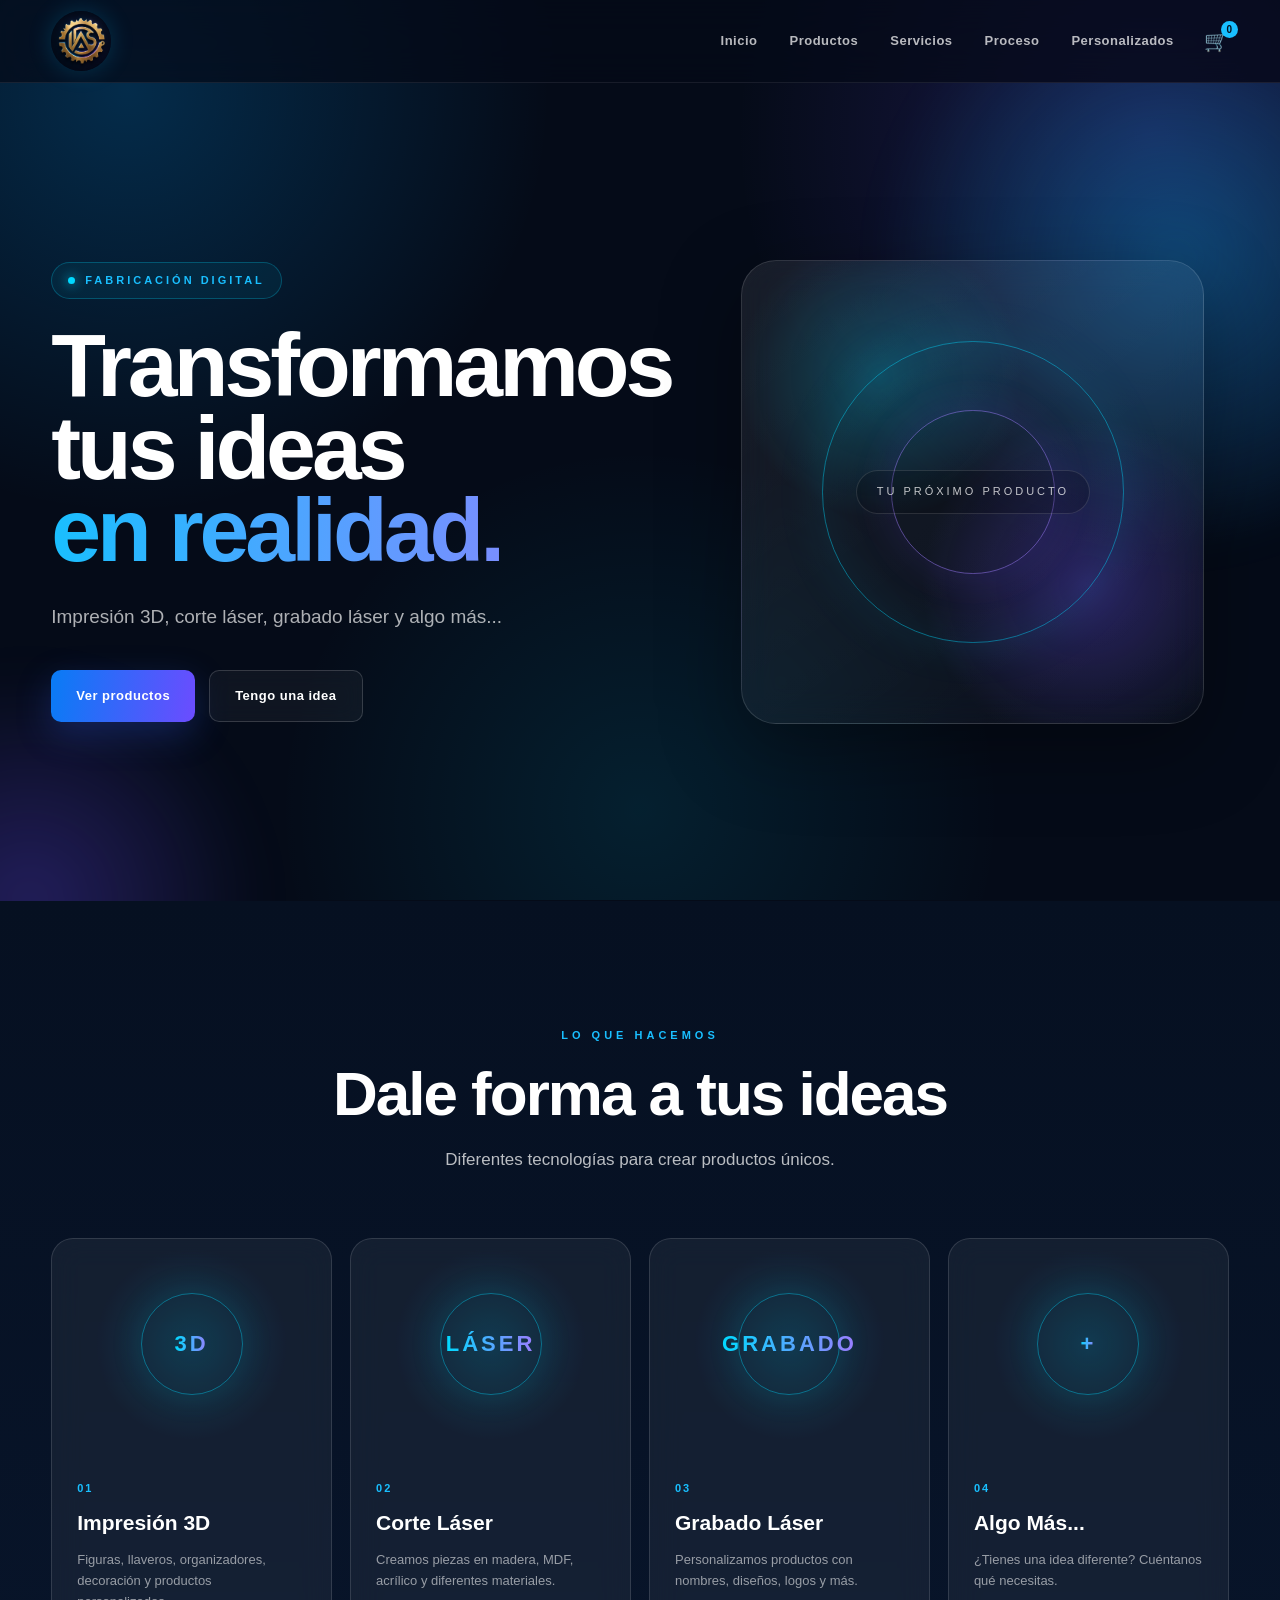
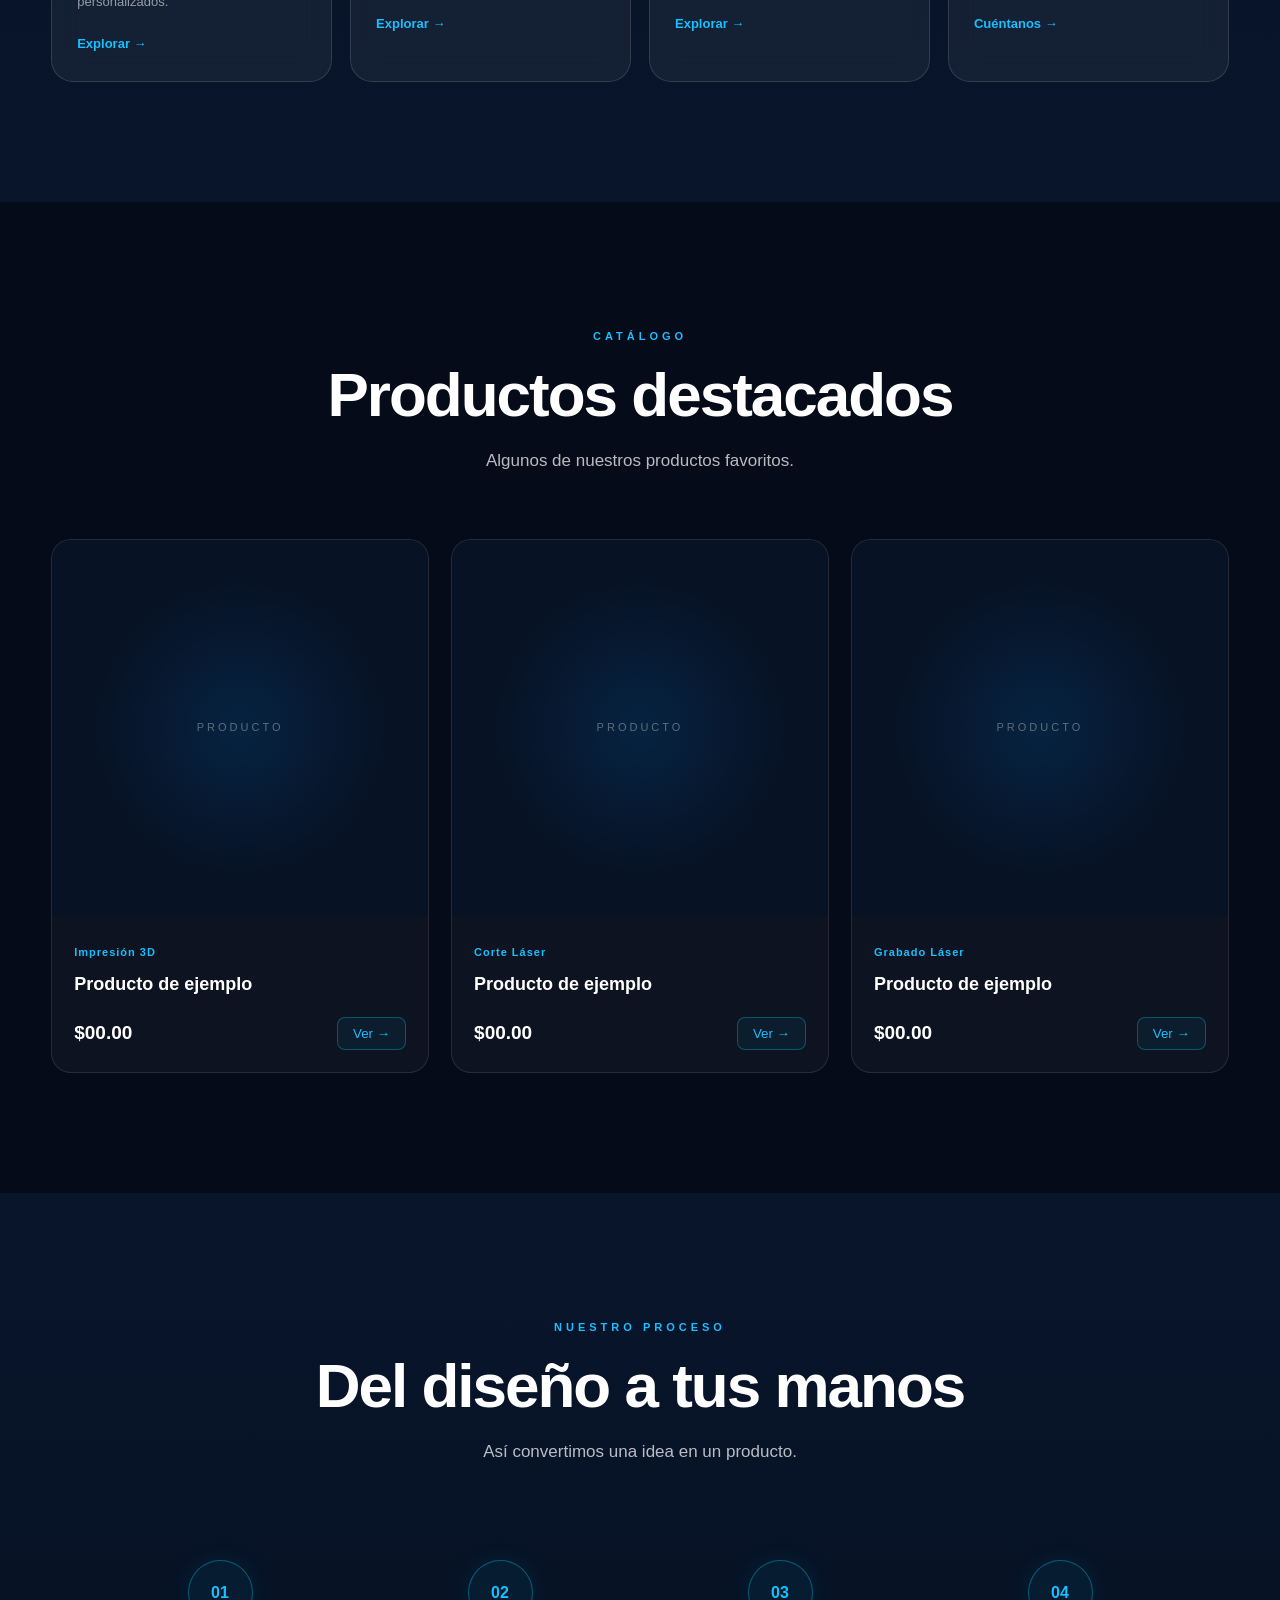
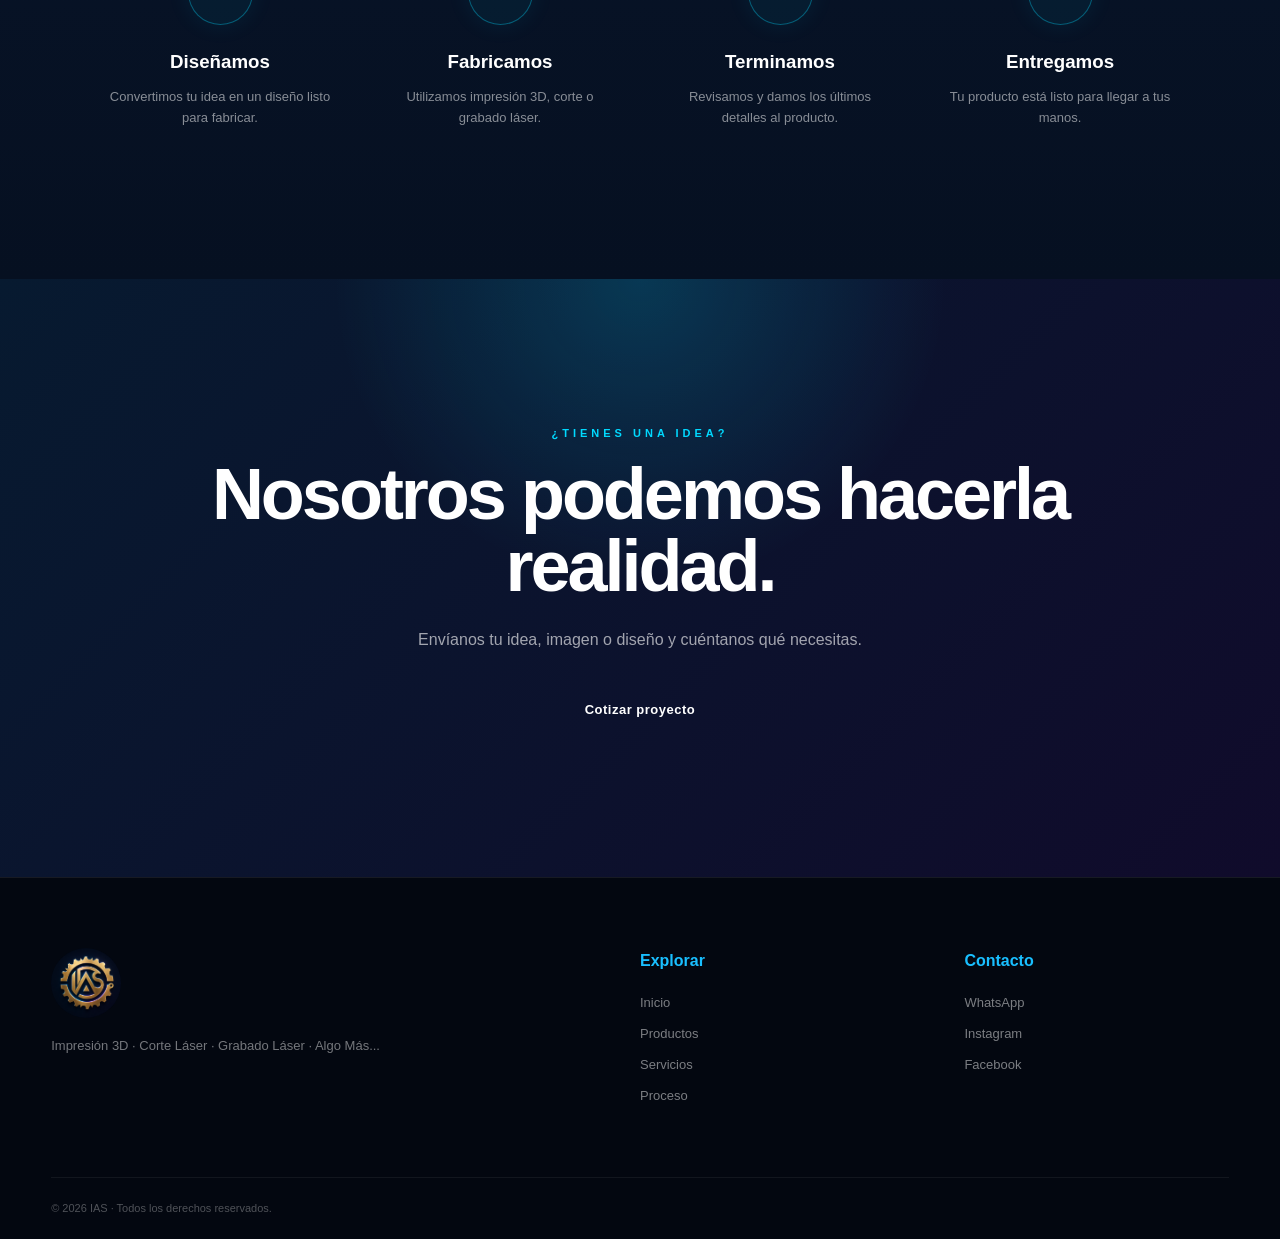
==== index.html @ 42b545d6 "Primera version de la pagina web IAS" ====
<!DOCTYPE html>
<html lang="es">
<head>
    <meta charset="UTF-8">

    <meta name="viewport"
          content="width=device-width, initial-scale=1.0">

    <meta name="description"
          content="Impresión 3D, corte láser, grabado láser y mucho más.">

    <title>IAS | Impresión 3D · Corte Láser · Grabado Láser</title>

    <link rel="stylesheet" href="css/style.css">
</head>

<body>

    <!-- =========================
         NAVBAR
    ========================== -->

    <header class="navbar">

        <div class="navbar-container">

            <a href="#" class="logo">
                <img src="assets/logo-dorado.png"
                     alt="IAS">
            </a>

            <nav class="nav-menu">

                <a href="#inicio">Inicio</a>

                <a href="#productos">Productos</a>

                <a href="#servicios">Servicios</a>

                <a href="#proceso">Proceso</a>

                <a href="#personalizados">Personalizados</a>

            </nav>

            <div class="nav-actions">

                <button class="cart-button">
                    🛒
                    <span>0</span>
                </button>

                <button class="menu-button">
                    ☰
                </button>

            </div>

        </div>

    </header>


    <!-- =========================
         HERO
    ========================== -->

    <main>

        <section id="inicio" class="hero">

            <div class="hero-container">

                <div class="hero-content">

                    <span class="hero-tag">
                        FABRICACIÓN DIGITAL
                    </span>

                    <h1>
                        Transformamos tus ideas
                        <span>en realidad.</span>
                    </h1>

                    <p>
                        Impresión 3D, corte láser, grabado láser
                        y algo más...
                    </p>

                    <div class="hero-buttons">

                        <a href="#productos"
                           class="btn btn-primary">
                            Ver productos
                        </a>

                        <a href="#personalizados"
                           class="btn btn-secondary">
                            Tengo una idea
                        </a>

                    </div>

                </div>


                <div class="hero-visual">

                    <div class="hero-placeholder">

                        <span>Tu próximo producto</span>

                    </div>

                </div>

            </div>

        </section>


        <!-- =========================
             SERVICIOS
        ========================== -->

        <section id="servicios"
                 class="services section">

            <div class="section-header">

                <span class="section-tag">
                    LO QUE HACEMOS
                </span>

                <h2>
                    Dale forma a tus ideas
                </h2>

                <p>
                    Diferentes tecnologías para crear
                    productos únicos.
                </p>

            </div>


            <div class="services-grid">


                <article class="service-card">

                    <div class="service-image">
                        <span>3D</span>
                    </div>

                    <div class="service-content">

                        <span class="service-number">
                            01
                        </span>

                        <h3>
                            Impresión 3D
                        </h3>

                        <p>
                            Figuras, llaveros, organizadores,
                            decoración y productos personalizados.
                        </p>

                        <a href="#productos">
                            Explorar →
                        </a>

                    </div>

                </article>


                <article class="service-card">

                    <div class="service-image">
                        <span>LÁSER</span>
                    </div>

                    <div class="service-content">

                        <span class="service-number">
                            02
                        </span>

                        <h3>
                            Corte Láser
                        </h3>

                        <p>
                            Creamos piezas en madera, MDF,
                            acrílico y diferentes materiales.
                        </p>

                        <a href="#productos">
                            Explorar →
                        </a>

                    </div>

                </article>


                <article class="service-card">

                    <div class="service-image">
                        <span>GRABADO</span>
                    </div>

                    <div class="service-content">

                        <span class="service-number">
                            03
                        </span>

                        <h3>
                            Grabado Láser
                        </h3>

                        <p>
                            Personalizamos productos con
                            nombres, diseños, logos y más.
                        </p>

                        <a href="#productos">
                            Explorar →
                        </a>

                    </div>

                </article>


                <article class="service-card service-card-more">

                    <div class="service-image">
                        <span>+</span>
                    </div>

                    <div class="service-content">

                        <span class="service-number">
                            04
                        </span>

                        <h3>
                            Algo Más...
                        </h3>

                        <p>
                            ¿Tienes una idea diferente?
                            Cuéntanos qué necesitas.
                        </p>

                        <a href="#personalizados">
                            Cuéntanos →
                        </a>

                    </div>

                </article>

            </div>

        </section>


        <!-- =========================
             PRODUCTOS
        ========================== -->

        <section id="productos"
                 class="products section">

            <div class="section-header">

                <span class="section-tag">
                    CATÁLOGO
                </span>

                <h2>
                    Productos destacados
                </h2>

                <p>
                    Algunos de nuestros productos favoritos.
                </p>

            </div>


            <div class="products-grid">

                <article class="product-card">

                    <div class="product-image">
                        <span>PRODUCTO</span>
                    </div>

                    <div class="product-info">

                        <span class="product-category">
                            Impresión 3D
                        </span>

                        <h3>
                            Producto de ejemplo
                        </h3>

                        <div class="product-bottom">

                            <strong>
                                $00.00
                            </strong>

                            <button>
                                Ver →
                            </button>

                        </div>

                    </div>

                </article>


                <article class="product-card">

                    <div class="product-image">
                        <span>PRODUCTO</span>
                    </div>

                    <div class="product-info">

                        <span class="product-category">
                            Corte Láser
                        </span>

                        <h3>
                            Producto de ejemplo
                        </h3>

                        <div class="product-bottom">

                            <strong>
                                $00.00
                            </strong>

                            <button>
                                Ver →
                            </button>

                        </div>

                    </div>

                </article>


                <article class="product-card">

                    <div class="product-image">
                        <span>PRODUCTO</span>
                    </div>

                    <div class="product-info">

                        <span class="product-category">
                            Grabado Láser
                        </span>

                        <h3>
                            Producto de ejemplo
                        </h3>

                        <div class="product-bottom">

                            <strong>
                                $00.00
                            </strong>

                            <button>
                                Ver →
                            </button>

                        </div>

                    </div>

                </article>

            </div>

        </section>


        <!-- =========================
             PROCESO
        ========================== -->

        <section id="proceso"
                 class="process section">

            <div class="section-header">

                <span class="section-tag">
                    NUESTRO PROCESO
                </span>

                <h2>
                    Del diseño a tus manos
                </h2>

                <p>
                    Así convertimos una idea en un producto.
                </p>

            </div>


            <div class="process-grid">

                <div class="process-step">

                    <span>01</span>

                    <h3>
                        Diseñamos
                    </h3>

                    <p>
                        Convertimos tu idea en un diseño
                        listo para fabricar.
                    </p>

                </div>


                <div class="process-step">

                    <span>02</span>

                    <h3>
                        Fabricamos
                    </h3>

                    <p>
                        Utilizamos impresión 3D,
                        corte o grabado láser.
                    </p>

                </div>


                <div class="process-step">

                    <span>03</span>

                    <h3>
                        Terminamos
                    </h3>

                    <p>
                        Revisamos y damos los últimos
                        detalles al producto.
                    </p>

                </div>


                <div class="process-step">

                    <span>04</span>

                    <h3>
                        Entregamos
                    </h3>

                    <p>
                        Tu producto está listo
                        para llegar a tus manos.
                    </p>

                </div>

            </div>

        </section>


        <!-- =========================
             PERSONALIZADOS
        ========================== -->

        <section id="personalizados"
                 class="custom-section">

            <div class="custom-container">

                <div>

                    <span class="section-tag">
                        ¿TIENES UNA IDEA?
                    </span>

                    <h2>
                        Nosotros podemos
                        hacerla realidad.
                    </h2>

                    <p>
                        Envíanos tu idea, imagen o diseño
                        y cuéntanos qué necesitas.
                    </p>

                    <a href="#contacto"
                       class="btn btn-light">
                        Cotizar proyecto
                    </a>

                </div>

            </div>

        </section>

    </main>


    <!-- =========================
         FOOTER
    ========================== -->

    <footer id="contacto">

        <div class="footer-container">

            <div class="footer-brand">

                <img src="assets/logo-dorado.png"
                     alt="IAS">

                <p>
                    Impresión 3D · Corte Láser ·
                    Grabado Láser · Algo Más...
                </p>

            </div>


            <div class="footer-column">

                <h4>
                    Explorar
                </h4>

                <a href="#inicio">Inicio</a>
                <a href="#productos">Productos</a>
                <a href="#servicios">Servicios</a>
                <a href="#proceso">Proceso</a>

            </div>


            <div class="footer-column">

                <h4>
                    Contacto
                </h4>

                <a href="#">
                    WhatsApp
                </a>

                <a href="#">
                    Instagram
                </a>

                <a href="#">
                    Facebook
                </a>

            </div>

        </div>


        <div class="footer-bottom">

            <span>
                © 2026 IAS · Todos los derechos reservados.
            </span>

        </div>

    </footer>


    <script src="js/app.js"></script>

</body>
</html>
---- css/style.css ----
/* ==========================================================
   IAS — FUTURE TECH DESIGN
   Impresión 3D · Corte Láser · Grabado Láser · Algo Más...
   ========================================================== */


/* ==========================================================
   VARIABLES
   ========================================================== */

:root {

    --bg: #050b18;
    --bg-2: #08152b;

    --blue: #087cf5;
    --blue-light: #19bfff;

    --cyan: #00d9ff;

    --purple: #6c4cff;
    --purple-light: #9d7cff;

    --beige: #d9c0a2;

    --white: #ffffff;
    --white-soft: rgba(255,255,255,.72);

    --glass:
        rgba(255,255,255,.055);

    --glass-border:
        rgba(255,255,255,.13);

    --shadow:
        0 25px 80px rgba(0,0,0,.35);

}


/* ==========================================================
   RESET
   ========================================================== */

* {
    margin: 0;
    padding: 0;
    box-sizing: border-box;
}


html {
    scroll-behavior: smooth;
}


body {

    font-family:
        "Segoe UI",
        Inter,
        Arial,
        sans-serif;

    background:
        var(--bg);

    color:
        var(--white);

    line-height: 1.6;

    overflow-x: hidden;

}


img {

    max-width: 100%;

    display: block;

}


a {

    color: inherit;

    text-decoration: none;

}


button {

    font-family: inherit;

}


/* ==========================================================
   BACKGROUND GLOBAL
   ========================================================== */

body::before {

    content: "";

    position: fixed;

    inset: 0;

    z-index: -3;

    background:

        radial-gradient(
            circle at 10% 10%,
            rgba(0,160,255,.22),
            transparent 30%
        ),

        radial-gradient(
            circle at 90% 15%,
            rgba(108,76,255,.22),
            transparent 30%
        ),

        radial-gradient(
            circle at 50% 90%,
            rgba(0,217,255,.10),
            transparent 35%
        ),

        #050b18;

}


/* ==========================================================
   NAVBAR
   ========================================================== */

.navbar {

    position: sticky;

    top: 0;

    z-index: 1000;

    background:
        rgba(5,11,24,.72);

    backdrop-filter:
        blur(18px);

    border-bottom:
        1px solid
        rgba(255,255,255,.08);

}


.navbar-container {

    width:
        min(1250px, 92%);

    min-height: 82px;

    margin: auto;

    display: flex;

    align-items: center;

    gap: 30px;

}


/* ==========================================================
   LOGO
   ========================================================== */

.logo {

    display: flex;

    align-items: center;

}


.logo img {

    width: 60px;

    height: 60px;

    object-fit: cover;

    border-radius: 50%;

    box-shadow:
        0 0 25px
        rgba(0,190,255,.20);

}


/* ==========================================================
   NAV MENU
   ========================================================== */

.nav-menu {

    display: flex;

    align-items: center;

    gap: 32px;

    margin-left: auto;

}


.nav-menu a {

    position: relative;

    font-size: 13px;

    font-weight: 600;

    letter-spacing: .5px;

    color:
        rgba(255,255,255,.72);

    transition:
        color .25s ease;

}


.nav-menu a::after {

    content: "";

    position: absolute;

    left: 0;

    bottom: -8px;

    width: 0;

    height: 2px;

    background:
        linear-gradient(
            90deg,
            var(--blue-light),
            var(--purple)
        );

    transition:
        width .25s ease;

}


.nav-menu a:hover {

    color: white;

}


.nav-menu a:hover::after {

    width: 100%;

}


/* ==========================================================
   NAV ACTIONS
   ========================================================== */

.nav-actions {

    display: flex;

    align-items: center;

    gap: 14px;

}


.cart-button,
.menu-button {

    border: none;

    background: transparent;

    color: white;

    cursor: pointer;

}


.cart-button {

    position: relative;

    font-size: 20px;

}


.cart-button span {

    position: absolute;

    top: -8px;

    right: -9px;

    width: 17px;

    height: 17px;

    display: flex;

    align-items: center;

    justify-content: center;

    border-radius: 50%;

    background:
        var(--blue-light);

    color:
        #03101d;

    font-size: 10px;

    font-weight: 900;

}


.menu-button {

    display: none;

    font-size: 24px;

}


/* ==========================================================
   GENERAL SECTIONS
   ========================================================== */

.section {

    padding: 120px 0;

}


.section-header {

    width:
        min(800px, 92%);

    margin:
        0 auto 65px;

    text-align: center;

}


.section-tag {

    display: inline-block;

    margin-bottom: 16px;

    color:
        var(--blue-light);

    font-size: 11px;

    font-weight: 800;

    letter-spacing: 4px;

}


.section-header h2 {

    font-size:
        clamp(36px, 5vw, 62px);

    line-height: 1.05;

    letter-spacing: -2px;

    margin-bottom: 20px;

}


.section-header p {

    color:
        var(--white-soft);

    font-size: 17px;

}


/* ==========================================================
   HERO
   ========================================================== */

.hero {

    min-height:
        calc(100vh - 82px);

    position: relative;

    display: flex;

    align-items: center;

    overflow: hidden;

}


/* Glow */

.hero::before {

    content: "";

    position: absolute;

    width: 650px;

    height: 650px;

    right: -220px;

    top: -150px;

    border-radius: 50%;

    background:
        radial-gradient(
            circle,
            rgba(0,190,255,.30),
            transparent 65%
        );

    filter:
        blur(20px);

    pointer-events: none;

}


.hero::after {

    content: "";

    position: absolute;

    width: 500px;

    height: 500px;

    left: -220px;

    bottom: -250px;

    border-radius: 50%;

    background:
        radial-gradient(
            circle,
            rgba(108,76,255,.30),
            transparent 65%
        );

    filter:
        blur(25px);

    pointer-events: none;

}


.hero-container {

    width:
        min(1250px, 92%);

    margin: auto;

    display: grid;

    grid-template-columns:
        1.05fr .95fr;

    align-items: center;

    gap: 70px;

    position: relative;

    z-index: 2;

}


.hero-content {

    max-width: 680px;

}


/* Small label */

.hero-tag {

    display: inline-flex;

    align-items: center;

    gap: 10px;

    padding:
        9px 16px;

    margin-bottom: 25px;

    border:
        1px solid
        rgba(0,217,255,.25);

    border-radius: 50px;

    background:
        rgba(0,217,255,.06);

    color:
        var(--blue-light);

    font-size: 11px;

    font-weight: 800;

    letter-spacing: 3px;

}


.hero-tag::before {

    content: "";

    width: 7px;

    height: 7px;

    border-radius: 50%;

    background:
        var(--cyan);

    box-shadow:
        0 0 12px
        var(--cyan);

}


/* Main title */

.hero h1 {

    font-size:
        clamp(52px, 7vw, 92px);

    line-height: .92;

    letter-spacing: -4px;

    font-weight: 800;

    margin-bottom: 30px;

}


.hero h1 span {

    display: block;

    background:
        linear-gradient(
            90deg,
            var(--blue-light),
            var(--purple-light)
        );

    -webkit-background-clip: text;

    background-clip: text;

    color: transparent;

}


.hero p {

    max-width: 600px;

    color:
        rgba(255,255,255,.68);

    font-size: 19px;

    margin-bottom: 38px;

}


/* ==========================================================
   BUTTONS
   ========================================================== */

.hero-buttons {

    display: flex;

    flex-wrap: wrap;

    gap: 14px;

}


.btn {

    min-height: 52px;

    padding:
        0 25px;

    display: inline-flex;

    align-items: center;

    justify-content: center;

    border-radius: 10px;

    font-size: 13px;

    font-weight: 800;

    letter-spacing: .5px;

    transition:
        transform .25s ease,
        box-shadow .25s ease,
        background .25s ease;

}


.btn:hover {

    transform:
        translateY(-3px);

}


.btn-primary {

    color: white;

    background:
        linear-gradient(
            100deg,
            #087cf5,
            #6c4cff
        );

    box-shadow:
        0 12px 35px
        rgba(50,100,255,.25);

}


.btn-primary:hover {

    box-shadow:
        0 18px 45px
        rgba(50,100,255,.38);

}


.btn-secondary {

    color: white;

    border:
        1px solid
        rgba(255,255,255,.16);

    background:
        rgba(255,255,255,.045);

    backdrop-filter:
        blur(10px);

}


.btn-secondary:hover {

    background:
        rgba(255,255,255,.09);

}


/* ==========================================================
   HERO VISUAL
   ========================================================== */

.hero-visual {

    display: flex;

    justify-content: center;

}


.hero-placeholder {

    width:
        min(500px, 100%);

    aspect-ratio:
        1 / 1;

    border:
        1px solid
        rgba(255,255,255,.13);

    border-radius: 35px;

    background:

        radial-gradient(
            circle at 30% 25%,
            rgba(0,217,255,.24),
            transparent 30%
        ),

        radial-gradient(
            circle at 75% 70%,
            rgba(108,76,255,.30),
            transparent 35%
        ),

        linear-gradient(
            145deg,
            rgba(255,255,255,.08),
            rgba(255,255,255,.025)
        );

    backdrop-filter:
        blur(18px);

    box-shadow:
        var(--shadow);

    position: relative;

    overflow: hidden;

    display: flex;

    align-items: center;

    justify-content: center;

}


/* Futuristic circles */

.hero-placeholder::before {

    content: "";

    position: absolute;

    width: 65%;

    aspect-ratio: 1;

    border-radius: 50%;

    border:
        1px solid
        rgba(0,217,255,.45);

    box-shadow:

        0 0 50px
        rgba(0,217,255,.10),

        inset 0 0 50px
        rgba(0,217,255,.06);

    animation:
        rotate-tech 18s linear infinite;

}


.hero-placeholder::after {

    content: "";

    position: absolute;

    width: 35%;

    aspect-ratio: 1;

    border-radius: 50%;

    border:
        1px solid
        rgba(157,124,255,.5);

    box-shadow:
        0 0 40px
        rgba(108,76,255,.15);

}


.hero-placeholder span {

    position: relative;

    z-index: 5;

    padding:
        12px 20px;

    border:
        1px solid
        rgba(255,255,255,.12);

    border-radius: 50px;

    background:
        rgba(0,0,0,.18);

    color:
        rgba(255,255,255,.75);

    font-size: 11px;

    letter-spacing: 3px;

    text-transform: uppercase;

}


/* ==========================================================
   SERVICES
   ========================================================== */

.services {

    background:
        linear-gradient(
            180deg,
            #061021,
            #08152b
        );

}


.services-grid {

    width:
        min(1250px, 92%);

    margin: auto;

    display: grid;

    grid-template-columns:
        repeat(4, 1fr);

    gap: 18px;

}


.service-card {

    min-height: 390px;

    display: flex;

    flex-direction: column;

    border:
        1px solid
        var(--glass-border);

    border-radius: 22px;

    overflow: hidden;

    background:
        var(--glass);

    backdrop-filter:
        blur(15px);

    transition:
        transform .35s ease,
        border-color .35s ease,
        box-shadow .35s ease;

}


.service-card:hover {

    transform:
        translateY(-10px);

    border-color:
        rgba(0,217,255,.35);

    box-shadow:
        0 20px 60px
        rgba(0,100,255,.12);

}


.service-image {

    height: 210px;

    display: flex;

    align-items: center;

    justify-content: center;

    position: relative;

    background:

        radial-gradient(
            circle,
            rgba(0,217,255,.15),
            transparent 55%
        );

}


.service-image::before {

    content: "";

    position: absolute;

    width: 100px;

    height: 100px;

    border-radius: 50%;

    border:
        1px solid
        rgba(0,217,255,.4);

    box-shadow:
        0 0 35px
        rgba(0,217,255,.10);

}


.service-image span {

    position: relative;

    z-index: 2;

    font-size: 22px;

    font-weight: 900;

    letter-spacing: 3px;

    background:
        linear-gradient(
            90deg,
            var(--cyan),
            var(--purple-light)
        );

    -webkit-background-clip: text;

    background-clip: text;

    color: transparent;

}


.service-content {

    padding: 25px;

}


.service-number {

    color:
        var(--blue-light);

    font-size: 11px;

    letter-spacing: 2px;

    font-weight: 800;

}


.service-content h3 {

    margin:
        7px 0 10px;

    font-size: 21px;

}


.service-content p {

    color:
        rgba(255,255,255,.56);

    font-size: 13px;

    margin-bottom: 18px;

}


.service-content a {

    color:
        var(--blue-light);

    font-size: 13px;

    font-weight: 800;

}


/* ==========================================================
   PRODUCTS
   ========================================================== */

.products {

    background:
        #050b18;

}


.products-grid {

    width:
        min(1200px, 92%);

    margin: auto;

    display: grid;

    grid-template-columns:
        repeat(3, 1fr);

    gap: 22px;

}


.product-card {

    overflow: hidden;

    border:
        1px solid
        rgba(255,255,255,.10);

    border-radius: 20px;

    background:
        rgba(255,255,255,.035);

    transition:
        transform .3s ease,
        border-color .3s ease;

}


.product-card:hover {

    transform:
        translateY(-7px);

    border-color:
        rgba(0,217,255,.3);

}


.product-image {

    aspect-ratio:
        1 / 1;

    display: flex;

    align-items: center;

    justify-content: center;

    background:

        radial-gradient(
            circle at center,
            rgba(0,150,255,.13),
            transparent 55%
        ),

        #071225;

    color:
        rgba(255,255,255,.35);

    font-size: 11px;

    letter-spacing: 3px;

}


.product-info {

    padding: 22px;

}


.product-category {

    color:
        var(--blue-light);

    font-size: 11px;

    font-weight: 800;

    letter-spacing: 1px;

}


.product-info h3 {

    margin:
        7px 0 18px;

    font-size: 18px;

}


.product-bottom {

    display: flex;

    align-items: center;

    justify-content: space-between;

}


.product-bottom strong {

    font-size: 19px;

}


.product-bottom button {

    border:
        1px solid
        rgba(0,217,255,.3);

    background:
        rgba(0,217,255,.06);

    color:
        var(--blue-light);

    border-radius: 8px;

    padding:
        8px 15px;

    cursor: pointer;

}


/* ==========================================================
   PROCESS
   ========================================================== */

.process {

    background:
        linear-gradient(
            180deg,
            #08152b,
            #061021
        );

}


.process-grid {

    width:
        min(1100px, 92%);

    margin: auto;

    display: grid;

    grid-template-columns:
        repeat(4, 1fr);

    gap: 20px;

}


.process-step {

    text-align: center;

    padding: 30px 15px;

}


.process-step > span {

    width: 65px;

    height: 65px;

    display: flex;

    align-items: center;

    justify-content: center;

    margin:
        0 auto 22px;

    border:
        1px solid
        rgba(0,217,255,.35);

    border-radius: 50%;

    background:
        rgba(0,217,255,.05);

    color:
        var(--blue-light);

    font-weight: 900;

    box-shadow:
        0 0 25px
        rgba(0,217,255,.08);

}


.process-step h3 {

    margin-bottom: 10px;

}


.process-step p {

    color:
        rgba(255,255,255,.52);

    font-size: 13px;

}


/* ==========================================================
   CUSTOM SECTION
   ========================================================== */

.custom-section {

    padding:
        140px 0;

    position: relative;

    overflow: hidden;

    background:

        radial-gradient(
            circle at 50% 0%,
            rgba(0,217,255,.18),
            transparent 35%
        ),

        linear-gradient(
            135deg,
            #071a30,
            #100b2b
        );

}


.custom-container {

    width:
        min(900px, 92%);

    margin: auto;

    text-align: center;

}


.custom-section .section-tag {

    color:
        var(--cyan);

}


.custom-section h2 {

    font-size:
        clamp(40px, 6vw, 72px);

    line-height: 1;

    letter-spacing: -3px;

    margin-bottom: 25px;

}


.custom-section p {

    max-width: 600px;

    margin:
        0 auto 32px;

    color:
        rgba(255,255,255,.62);

}


/* ==========================================================
   FOOTER
   ========================================================== */

footer {

    background:
        #030710;

    border-top:
        1px solid
        rgba(255,255,255,.08);

}


.footer-container {

    width:
        min(1200px, 92%);

    margin: auto;

    padding:
        70px 0;

    display: grid;

    grid-template-columns:
        2fr 1fr 1fr;

    gap: 60px;

}


.footer-brand img {

    width: 70px;

    height: 70px;

    object-fit: cover;

    border-radius: 50%;

    margin-bottom: 18px;

}


.footer-brand p {

    max-width: 350px;

    color:
        rgba(255,255,255,.45);

    font-size: 13px;

}


.footer-column {

    display: flex;

    flex-direction: column;

    gap: 10px;

}


.footer-column h4 {

    color:
        var(--blue-light);

    margin-bottom: 10px;

}


.footer-column a {

    color:
        rgba(255,255,255,.48);

    font-size: 13px;

    transition:
        color .2s ease;

}


.footer-column a:hover {

    color: white;

}


.footer-bottom {

    width:
        min(1200px, 92%);

    margin: auto;

    padding:
        22px 0;

    border-top:
        1px solid
        rgba(255,255,255,.06);

    color:
        rgba(255,255,255,.3);

    font-size: 11px;

}


/* ==========================================================
   ANIMATION
   ========================================================== */

@keyframes rotate-tech {

    from {
        transform: rotate(0deg);
    }

    to {
        transform: rotate(360deg);
    }

}


/* ==========================================================
   TABLET
   ========================================================== */

@media (max-width: 1000px) {

    .services-grid {

        grid-template-columns:
            repeat(2, 1fr);

    }


    .process-grid {

        grid-template-columns:
            repeat(2, 1fr);

    }


    .hero-container {

        grid-template-columns:
            1fr;

        text-align: center;

    }


    .hero-content {

        margin: auto;

    }


    .hero p {

        margin-left: auto;

        margin-right: auto;

    }


    .hero-buttons {

        justify-content: center;

    }


    .hero-visual {

        order: -1;

    }


    .hero-placeholder {

        width: 380px;

    }

}


/* ==========================================================
   MOBILE
   ========================================================== */

@media (max-width: 800px) {

    .nav-menu {

        display: none;

    }


    .menu-button {

        display: block;

    }


    .products-grid {

        grid-template-columns:
            repeat(2, 1fr);

    }


    .footer-container {

        grid-template-columns:
            1fr 1fr;

    }

}


@media (max-width: 560px) {

    .section {

        padding:
            90px 0;

    }


    .hero {

        padding:
            70px 0;

    }


    .hero h1 {

        font-size: 50px;

        letter-spacing: -2px;

    }


    .hero-placeholder {

        width: 300px;

        border-radius: 25px;

    }


    .hero-buttons {

        flex-direction: column;

    }


    .btn {

        width: 100%;

    }


    .services-grid,
    .products-grid,
    .process-grid {

        grid-template-columns:
            1fr;

    }


    .footer-container {

        grid-template-columns:
            1fr;

        gap: 35px;

    }

}
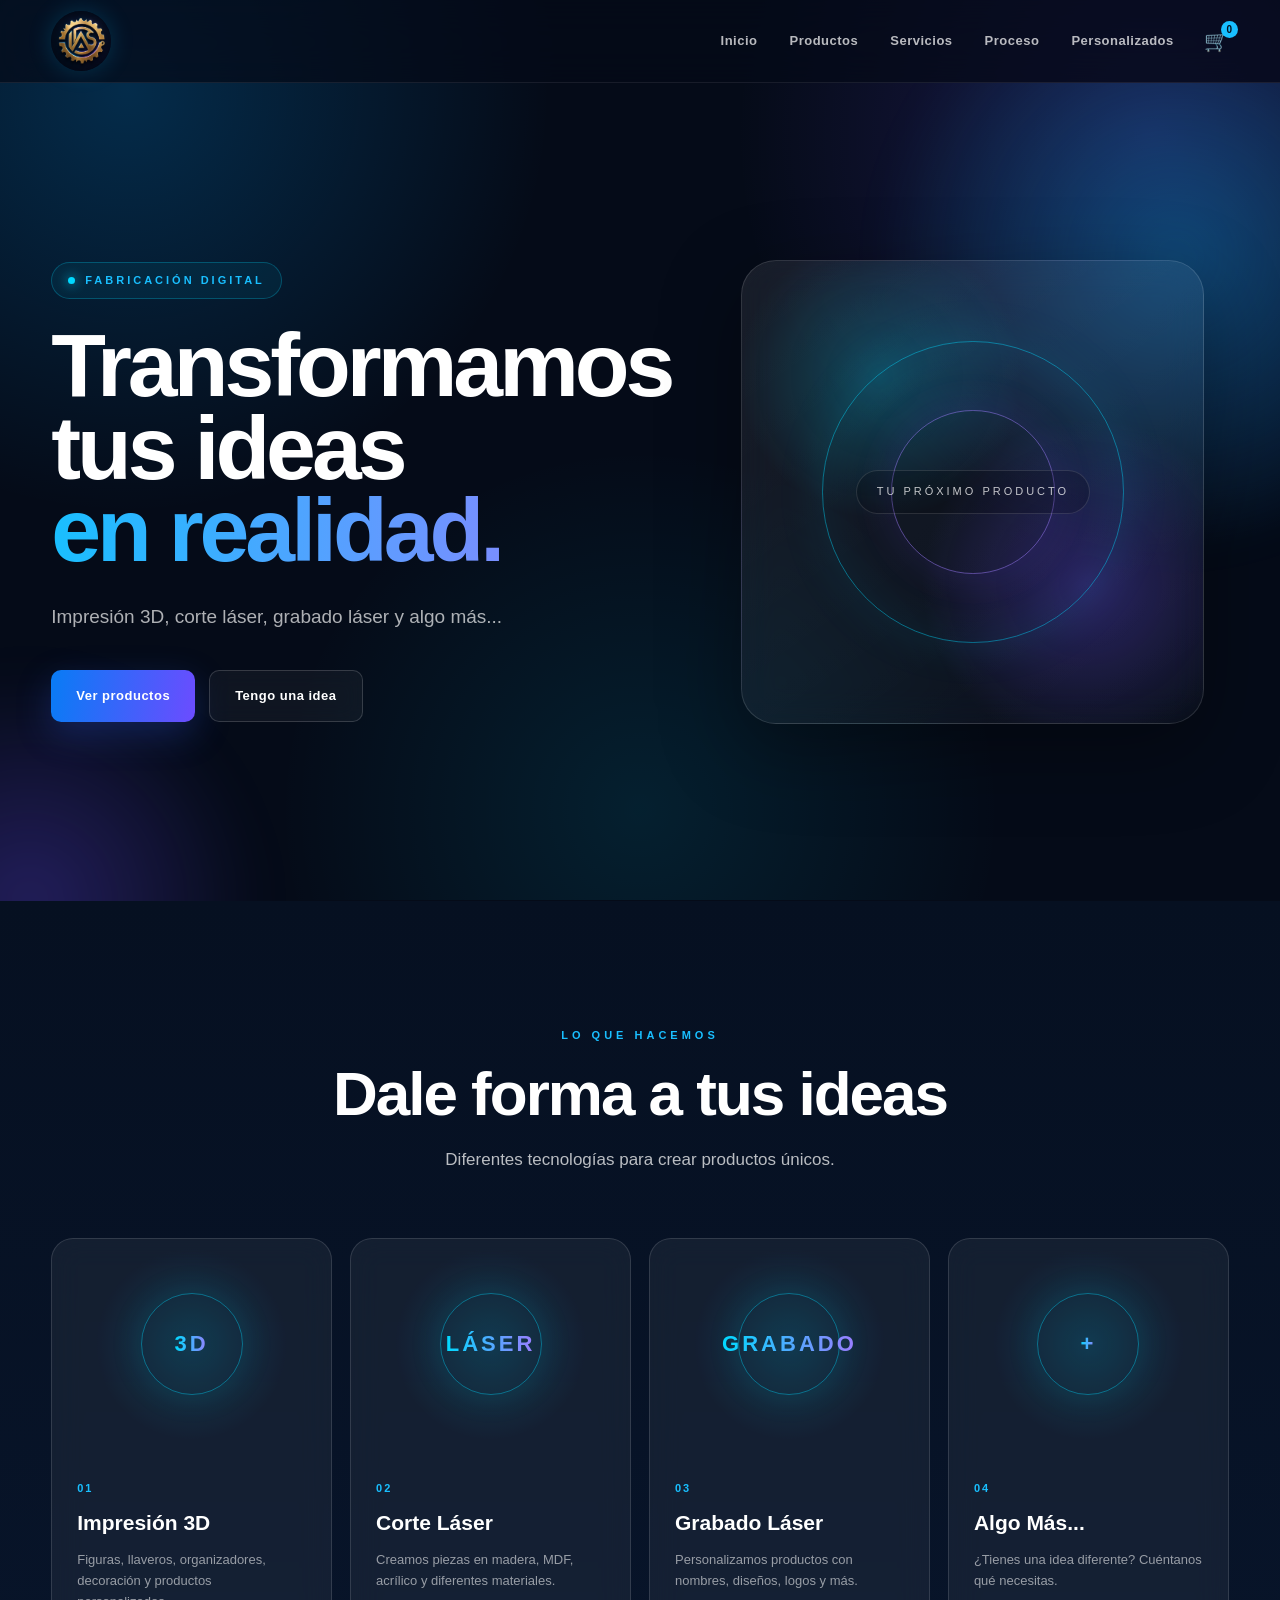
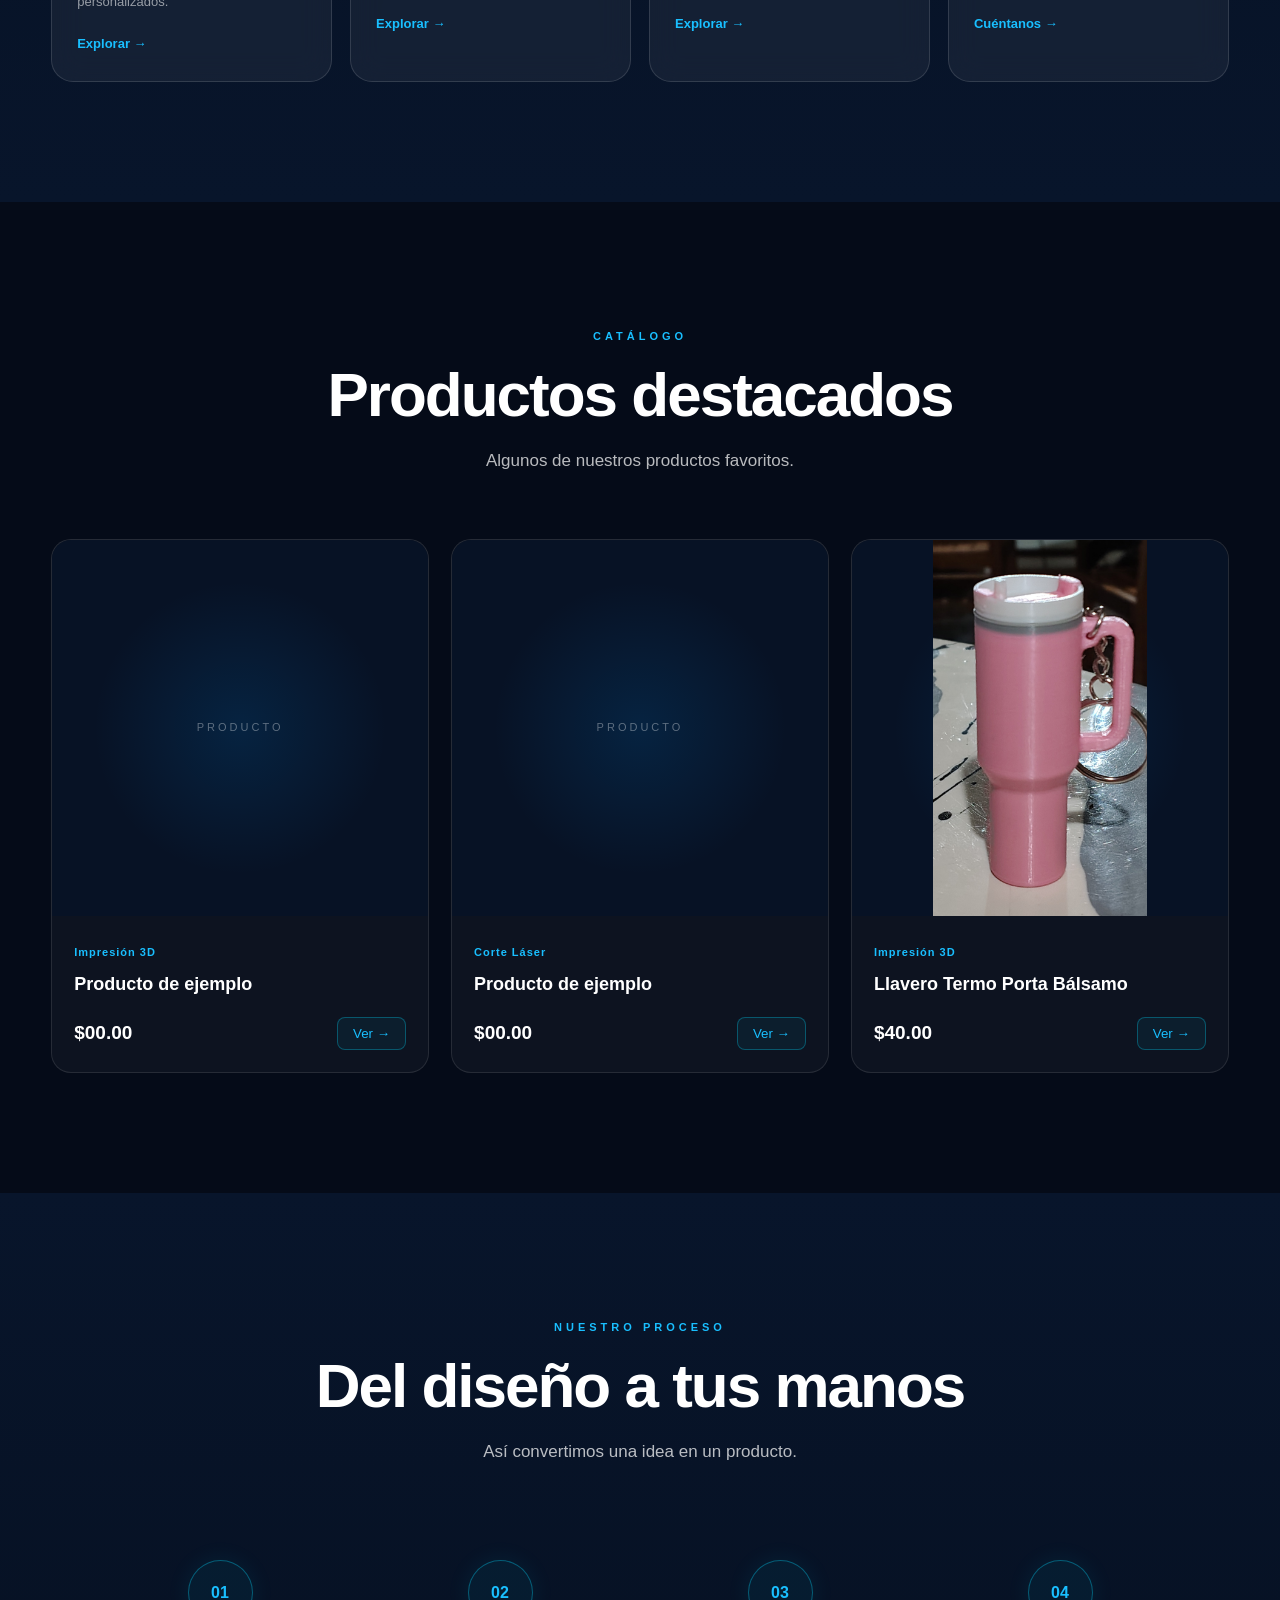
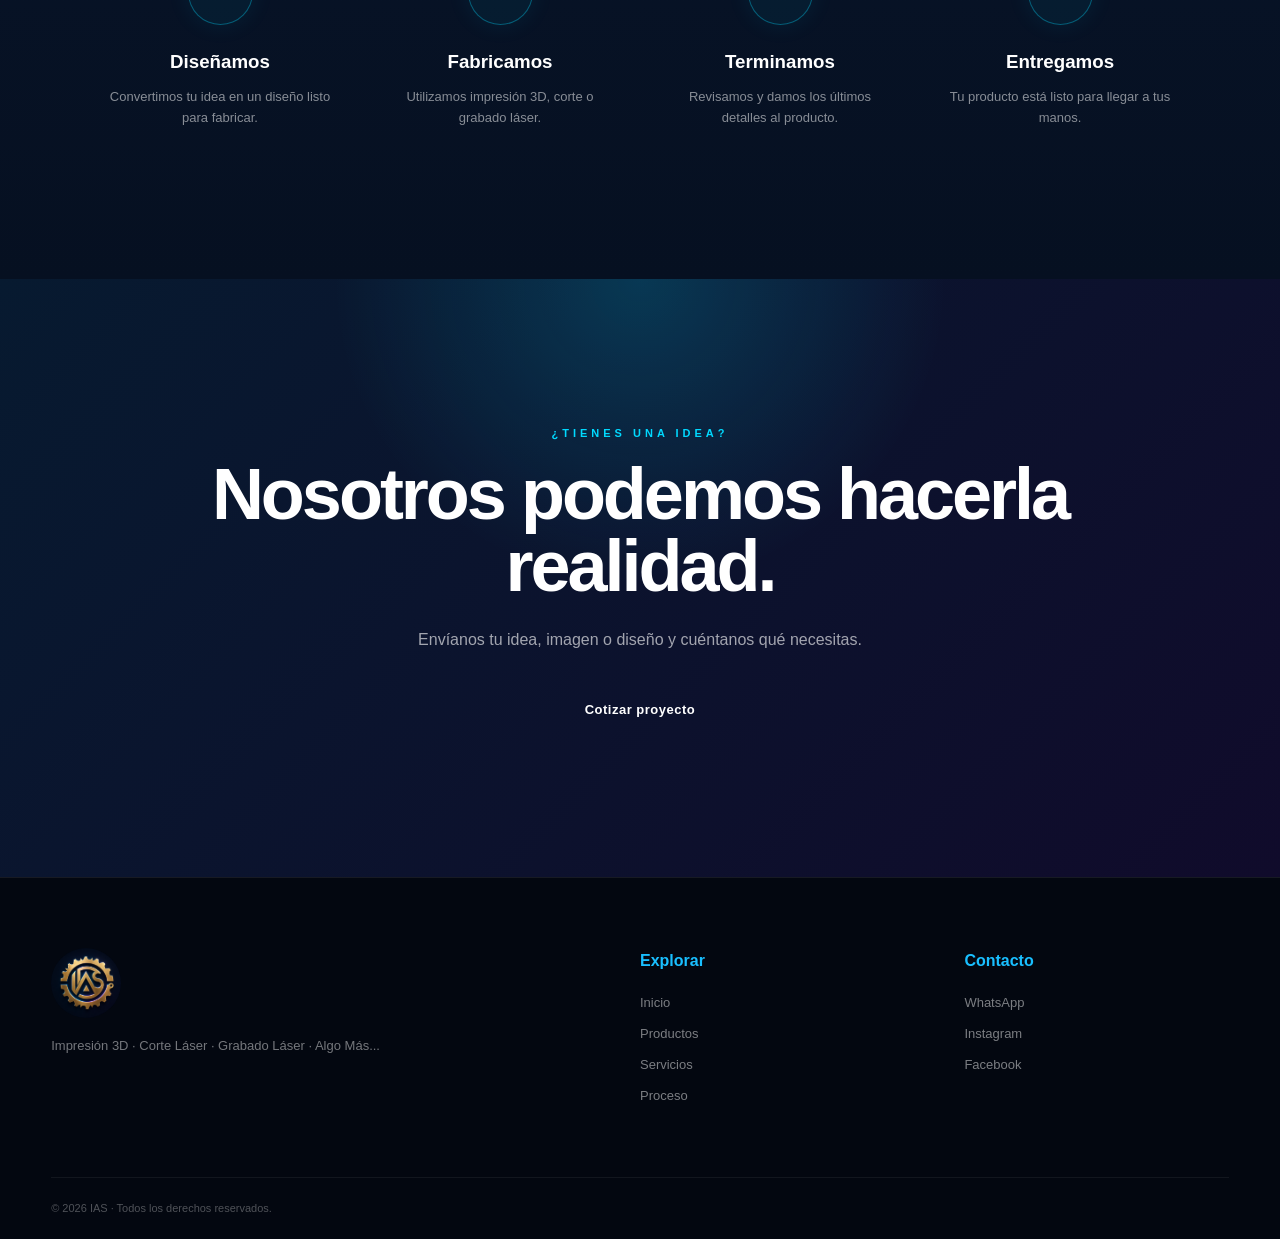
==== commit 15461de5: "agrega primer producto al catalogo" ====
--- a/index.html
+++ b/index.html
@@ -365,35 +365,36 @@
 
                 <article class="product-card">
 
-                    <div class="product-image">
-                        <span>PRODUCTO</span>
-                    </div>
-
-                    <div class="product-info">
-
-                        <span class="product-category">
-                            Grabado Láser
-                        </span>
-
-                        <h3>
-                            Producto de ejemplo
-                        </h3>
-
-                        <div class="product-bottom">
-
-                            <strong>
-                                $00.00
-                            </strong>
-
-                            <button>
-                                Ver →
-                            </button>
-
-                        </div>
-
-                    </div>
-
-                </article>
+    <div class="product-image">
+        <img src="assets/productos/impresion-3d/thermo-porta-balsamo.jpg"
+             alt="Llavero de termo porta bálsamo">
+    </div>
+
+    <div class="product-info">
+
+        <span class="product-category">
+            Impresión 3D
+        </span>
+
+        <h3>
+            Llavero Termo Porta Bálsamo
+        </h3>
+
+        <div class="product-bottom">
+
+            <strong>
+                $40.00
+            </strong>
+
+            <button>
+                Ver →
+            </button>
+
+        </div>
+
+    </div>
+
+</article>
 
             </div>
 
--- a/css/style.css
+++ b/css/style.css
@@ -1180,33 +1180,39 @@
 
 
 .product-image {
-
-    aspect-ratio:
-        1 / 1;
+    aspect-ratio: 1 / 1;
 
     display: flex;
-
     align-items: center;
-
     justify-content: center;
 
-    background:
-
+    overflow: hidden;
+
+    background:
         radial-gradient(
             circle at center,
-            rgba(0,150,255,.13),
+            rgba(0, 150, 255, .13),
             transparent 55%
         ),
-
         #071225;
 
-    color:
-        rgba(255,255,255,.35);
+    color: rgba(255, 255, 255, .35);
 
     font-size: 11px;
-
     letter-spacing: 3px;
-
+}
+
+.product-image img {
+    width: 100%;
+    height: 100%;
+    object-fit: contain;
+    display: block;
+
+    transition: transform .35s ease;
+}
+
+.product-card:hover .product-image img {
+    transform: scale(1.05);
 }
 
 
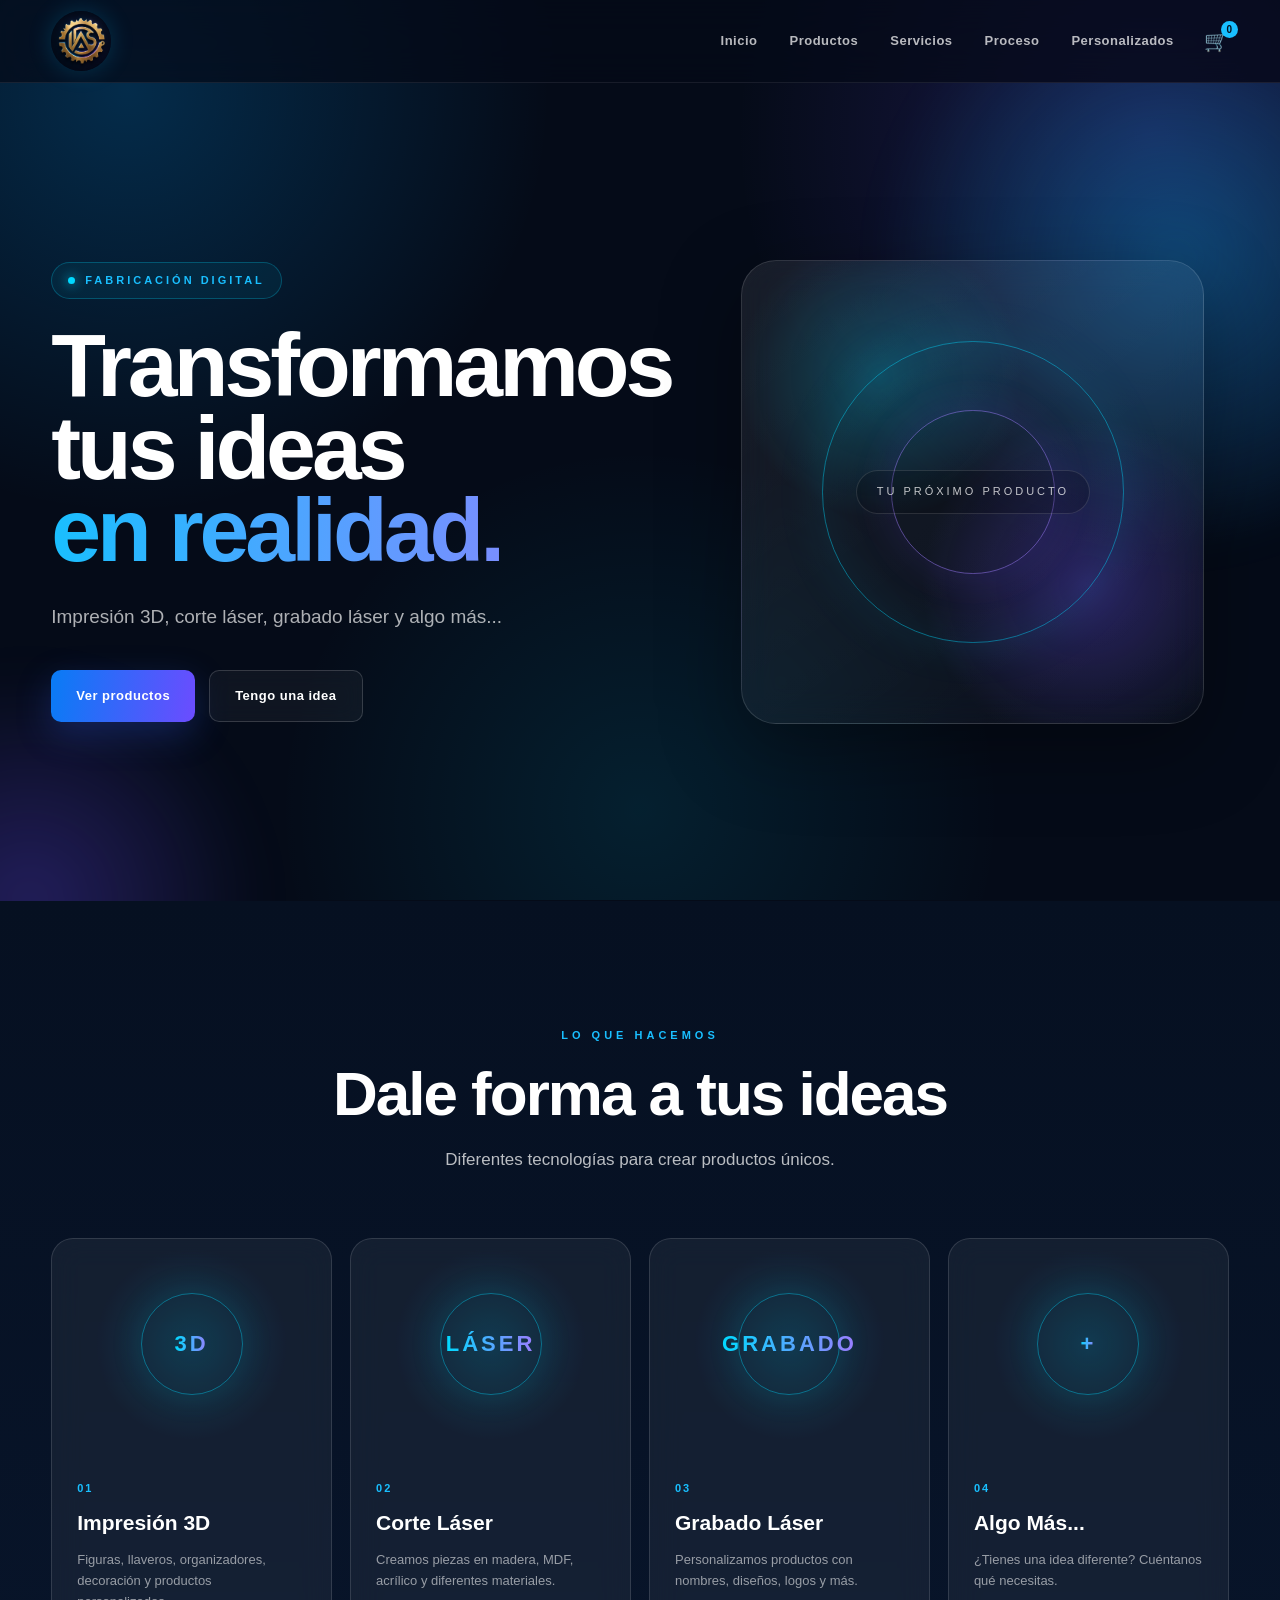
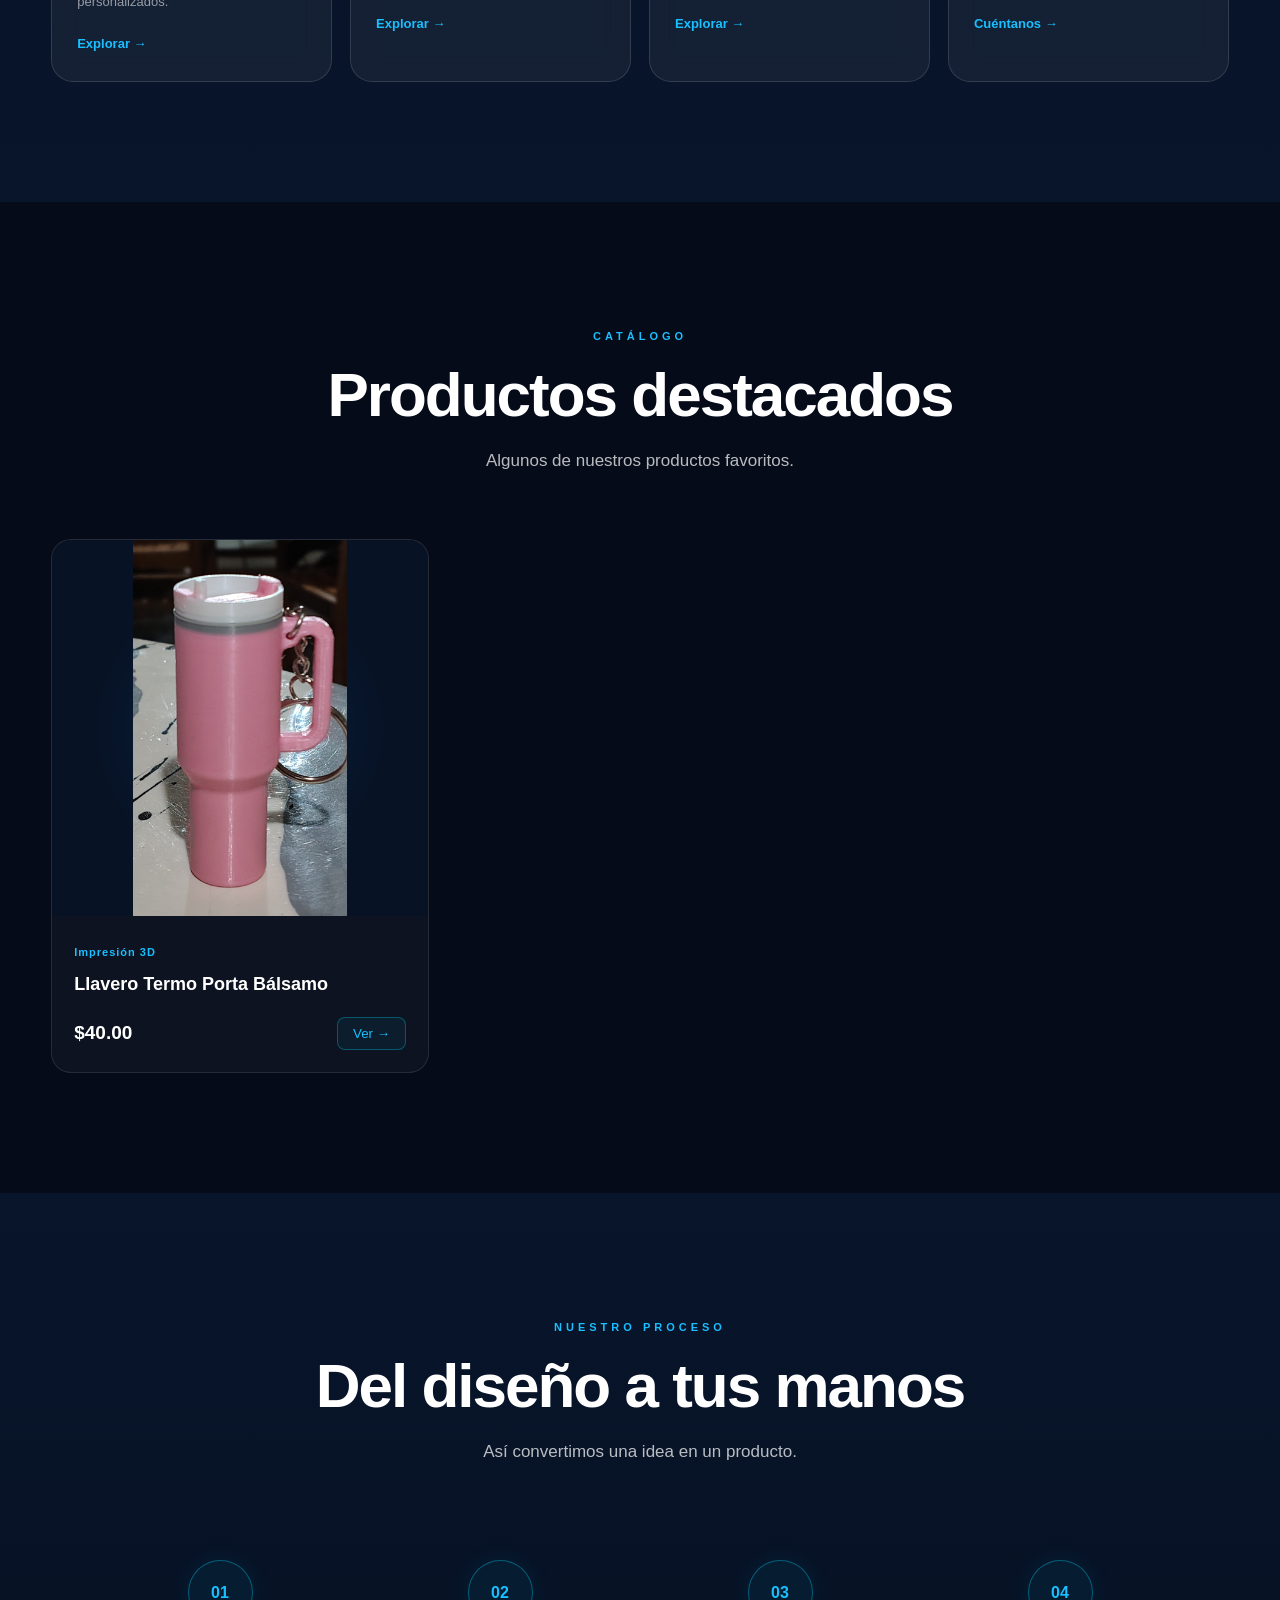
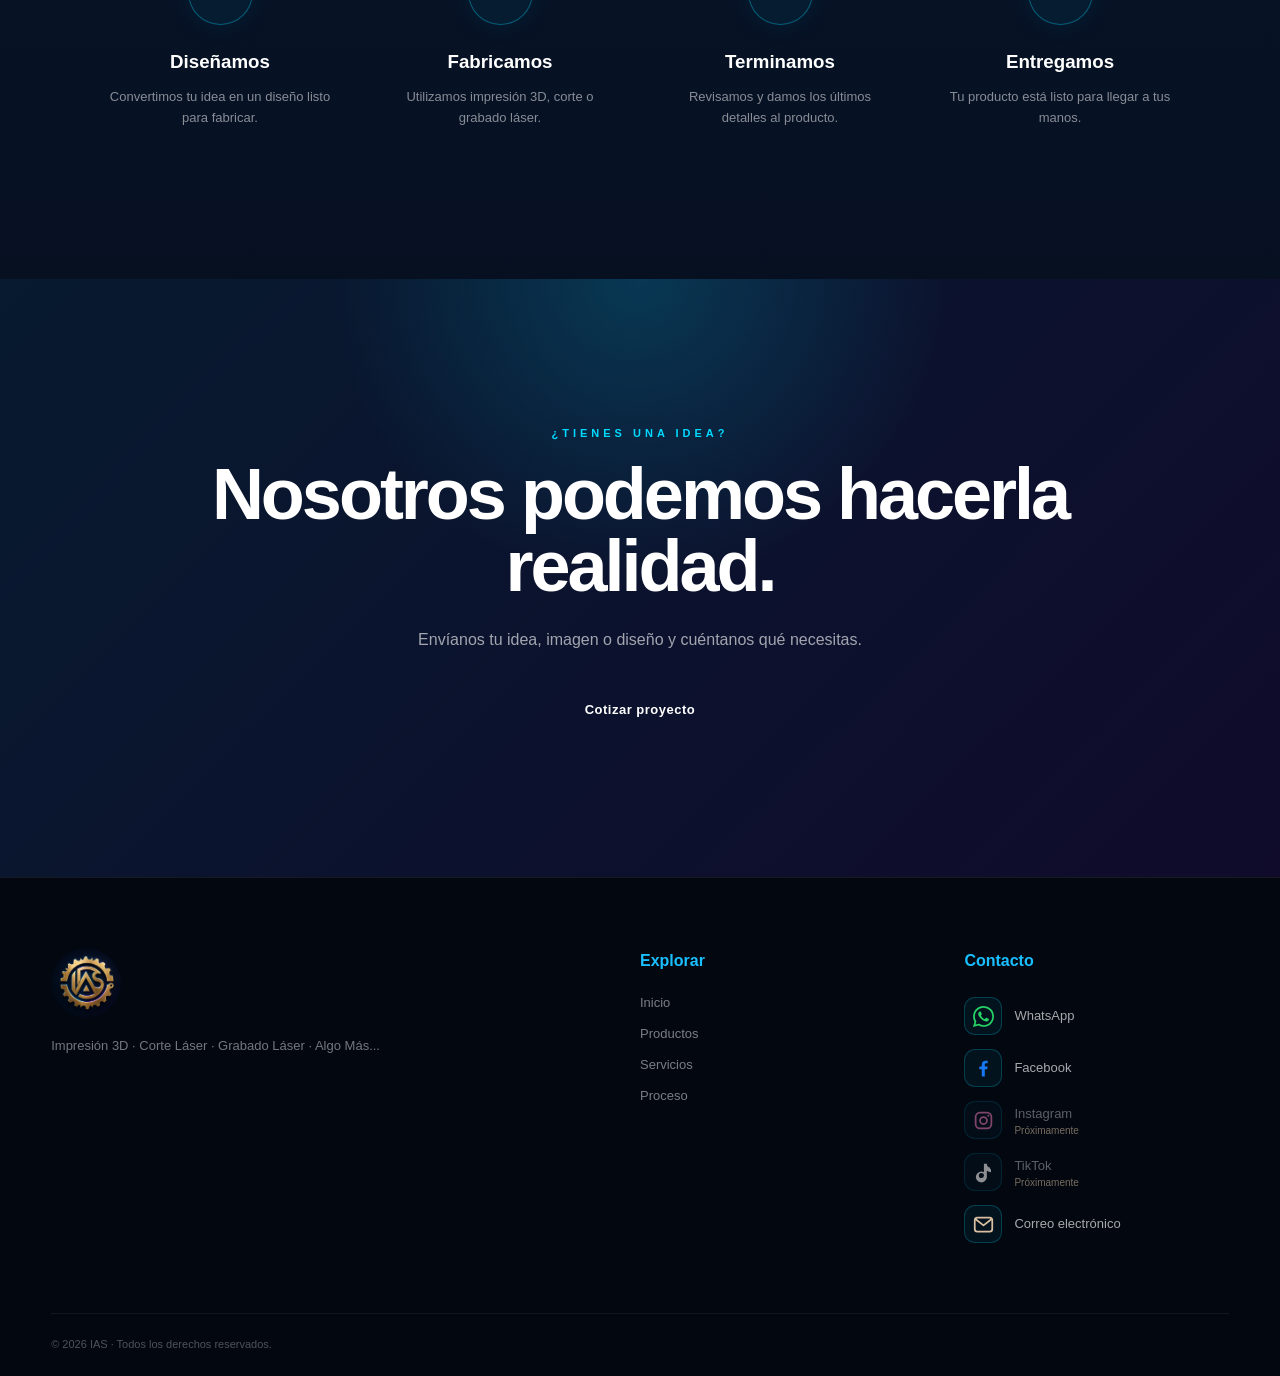
==== commit 292e8892: "update" ====
--- a/index.html
+++ b/index.html
@@ -297,39 +297,7 @@
 
             <div class="products-grid">
 
-                <article class="product-card">
-
-                    <div class="product-image">
-                        <span>PRODUCTO</span>
-                    </div>
-
-                    <div class="product-info">
-
-                        <span class="product-category">
-                            Impresión 3D
-                        </span>
-
-                        <h3>
-                            Producto de ejemplo
-                        </h3>
-
-                        <div class="product-bottom">
-
-                            <strong>
-                                $00.00
-                            </strong>
-
-                            <button>
-                                Ver →
-                            </button>
-
-                        </div>
-
-                    </div>
-
-                </article>
-
-
+                
                 <article class="product-card">
 
                     <div class="product-image">
@@ -569,24 +537,80 @@
             </div>
 
 
-            <div class="footer-column">
-
+            <div class="footer-column footer-contact">
                 <h4>
                     Contacto
                 </h4>
 
-                <a href="#">
-                    WhatsApp
+                <!-- WhatsApp -->
+                <a href="https://wa.me/524437331158"
+                class="contact-link"
+                target="_blank"
+                rel="noopener noreferrer">
+
+                    <span class="contact-icon whatsapp">
+                        <svg viewBox="0 0 24 24" aria-hidden="true">
+                            <path fill="currentColor" d="M20.52 3.48A11.87 11.87 0 0 0 12.04 0C5.46 0 .11 5.35.11 11.93c0 2.1.55 4.15 1.6 5.96L0 24l6.27-1.65a11.9 11.9 0 0 0 5.77 1.47h.01c6.58 0 11.93-5.35 11.93-11.93 0-3.19-1.24-6.19-3.46-8.41ZM12.05 21.8h-.01a9.9 9.9 0 0 1-5.05-1.38l-.36-.21-3.72.98.99-3.63-.23-.37a9.88 9.88 0 0 1-1.52-5.26c0-5.47 4.45-9.92 9.93-9.92a9.86 9.86 0 0 1 7.03 2.91 9.86 9.86 0 0 1 2.91 7.03c0 5.47-4.45 9.92-9.92 9.92Zm5.44-7.43c-.3-.15-1.77-.87-2.04-.97-.27-.1-.47-.15-.67.15-.2.3-.77.97-.95 1.17-.17.2-.35.22-.65.07-.3-.15-1.25-.46-2.38-1.47-.88-.78-1.47-1.75-1.64-2.05-.17-.3-.02-.46.13-.61.13-.13.3-.35.45-.52.15-.17.2-.3.3-.5.1-.2.05-.37-.03-.52-.07-.15-.67-1.62-.92-2.22-.24-.58-.49-.5-.67-.51h-.57c-.2 0-.52.07-.8.37-.27.3-1.05 1.02-1.05 2.49s1.07 2.89 1.22 3.09c.15.2 2.1 3.2 5.08 4.49.71.31 1.27.5 1.7.64.71.23 1.36.2 1.87.12.57-.09 1.77-.72 2.02-1.42.25-.7.25-1.3.17-1.42-.07-.13-.27-.2-.57-.35Z"/>
+                        </svg>
+                    </span>
+
+                    <span>WhatsApp</span>
                 </a>
 
-                <a href="#">
-                    Instagram
+                <!-- Facebook -->
+                <a href="https://www.facebook.com/profile.php?id=61595558836618"
+                class="contact-link"
+                target="_blank"
+                rel="noopener noreferrer">
+
+                    <span class="contact-icon facebook">
+                        <svg viewBox="0 0 24 24" aria-hidden="true">
+                            <path fill="currentColor" d="M13.5 21v-8.2h2.76l.41-3.2H13.5V7.56c0-.93.26-1.56 1.59-1.56h1.7V3.14c-.3-.04-1.33-.14-2.53-.14-2.5 0-4.21 1.53-4.21 4.34V9.6H7.22v3.2h2.83V21h3.45Z"/>
+                        </svg>
+                    </span>
+
+                    <span>Facebook</span>
                 </a>
 
-                <a href="#">
-                    Facebook
+                <!-- Instagram -->
+                <span class="contact-link contact-disabled">
+
+                    <span class="contact-icon instagram">
+                        <svg viewBox="0 0 24 24" aria-hidden="true">
+                            <rect x="3" y="3" width="18" height="18" rx="5" fill="none" stroke="currentColor" stroke-width="2"/>
+                            <circle cx="12" cy="12" r="4" fill="none" stroke="currentColor" stroke-width="2"/>
+                            <circle cx="17.5" cy="6.5" r="1.2" fill="currentColor"/>
+                        </svg>
+                    </span>
+
+                    <span>Instagram <small>Próximamente</small></span>
+                </span>
+
+                <!-- TikTok -->
+                <span class="contact-link contact-disabled">
+
+                    <span class="contact-icon tiktok">
+                        <svg viewBox="0 0 24 24" aria-hidden="true">
+                            <path fill="currentColor" d="M19.59 6.69a4.83 4.83 0 0 1-3.77-4.33V2h-3.36v13.67a2.9 2.9 0 0 1-2.9 2.74 2.9 2.9 0 1 1 2.9-2.9c0-.2-.02-.4-.05-.59V11.5a6.25 6.25 0 1 0 3.41 5.57V10.1a8.16 8.16 0 0 0 4.77 1.53V8.27a4.85 4.85 0 0 1-1-.1Z"/>
+                        </svg>
+                    </span>
+
+                    <span>TikTok <small>Próximamente</small></span>
+                </span>
+
+                <!-- Correo -->
+                <a href="mailto:3dylaserias@gmail.com"
+                class="contact-link">
+
+                    <span class="contact-icon email">
+                        <svg viewBox="0 0 24 24" aria-hidden="true">
+                            <rect x="2" y="4" width="20" height="16" rx="3" fill="none" stroke="currentColor" stroke-width="2"/>
+                            <path d="m3 6 9 7 9-7" fill="none" stroke="currentColor" stroke-width="2" stroke-linecap="round" stroke-linejoin="round"/>
+                        </svg>
+                    </span>
+
+                    <span>Correo electrónico</span>
                 </a>
-
             </div>
 
         </div>
--- a/css/style.css
+++ b/css/style.css
@@ -1780,4 +1780,101 @@
 
     }
 
+
+}
+
+/* ==========================================================
+   ICONOS DE CONTACTO
+   ========================================================== */
+
+.footer-contact {
+    gap: 14px;
+}
+
+.footer-contact .contact-link {
+    display: flex;
+    align-items: center;
+    gap: 12px;
+    color: rgba(255,255,255,.65);
+    font-size: 13px;
+    transition: color .3s ease, transform .3s ease;
+}
+
+/* Contenedor de los iconos */
+
+.contact-icon {
+    width: 38px;
+    height: 38px;
+    min-width: 38px;
+
+    display: flex;
+    align-items: center;
+    justify-content: center;
+
+    border: 1px solid rgba(0,217,255,.22);
+    border-radius: 11px;
+
+    background: rgba(0,217,255,.06);
+    color: var(--blue-light);
+
+    transition: all .3s ease;
+}
+
+.contact-icon svg {
+    width: 21px;
+    height: 21px;
+}
+
+/* Efectos al pasar el cursor */
+
+.footer-contact .contact-link:hover {
+    color: white;
+    transform: translateX(5px);
+}
+
+.footer-contact .contact-link:hover .contact-icon {
+    border-color: var(--cyan);
+    background: rgba(0,217,255,.15);
+    box-shadow: 0 0 18px rgba(0,217,255,.2);
+}
+
+/* Colores de cada plataforma */
+
+.contact-icon.whatsapp {
+    color: #25D366;
+}
+
+.contact-icon.facebook {
+    color: #1877F2;
+}
+
+.contact-icon.instagram {
+    color: #E879B9;
+}
+
+.contact-icon.tiktok {
+    color: #ffffff;
+}
+
+.contact-icon.email {
+    color: var(--beige);
+}
+
+/* Redes sociales pendientes */
+
+.footer-contact .contact-disabled {
+    opacity: .55;
+    cursor: default;
+}
+
+.footer-contact .contact-disabled small {
+    display: block;
+    font-size: 10px;
+    color: var(--beige);
+    line-height: 1.2;
+}
+
+.footer-contact .contact-disabled:hover {
+    transform: none;
+    color: rgba(255,255,255,.65);
 }
